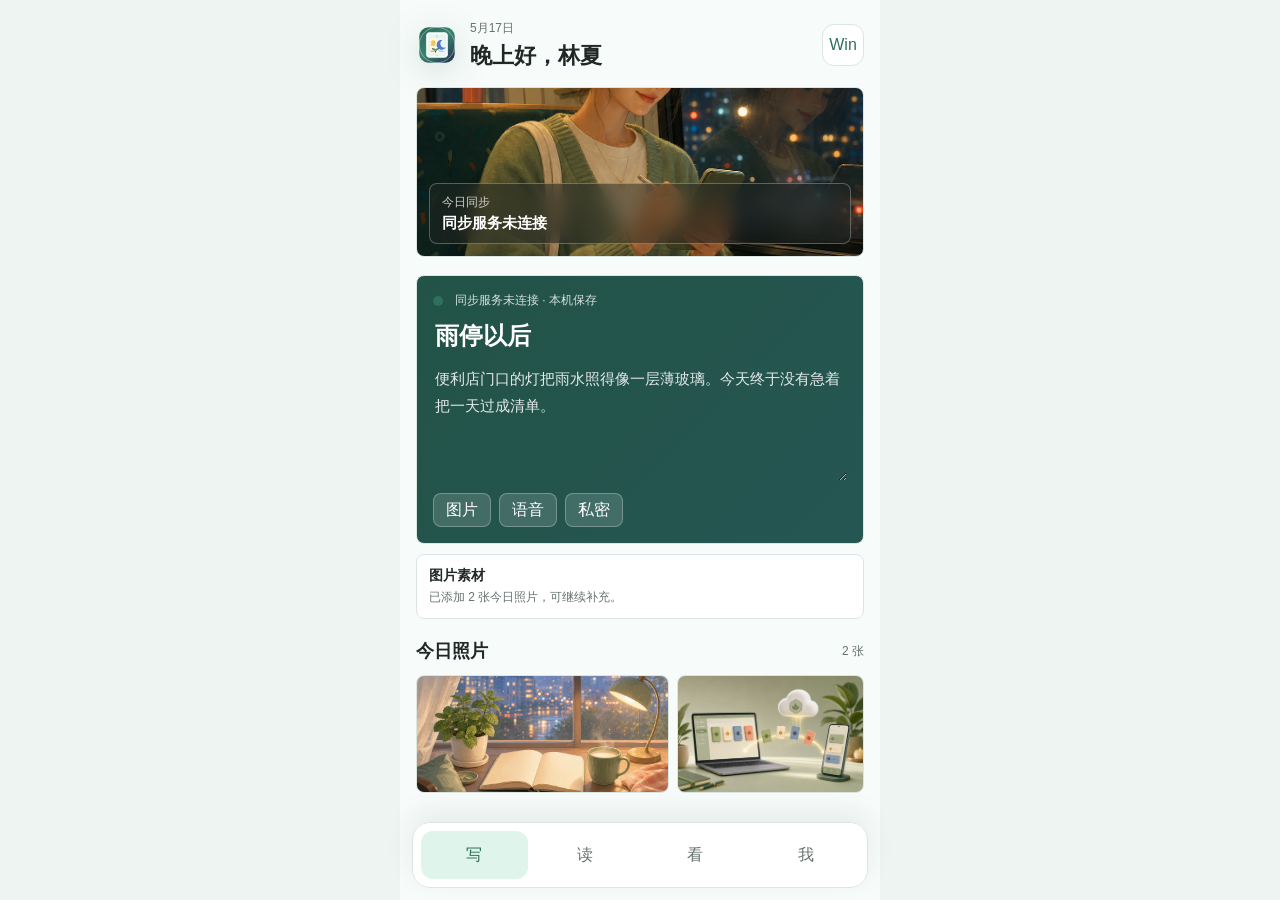
==== android/index.html @ 0fdde90b "1" ====
<!DOCTYPE html>
<html lang="zh-CN">
<head>
  <meta charset="UTF-8">
  <meta name="viewport" content="width=device-width, initial-scale=1.0">
  <title>朝暮日记 Android</title>
  <link rel="icon" href="../assets/chaomu-icon.svg" type="image/svg+xml">
  <link rel="stylesheet" href="android.css">
</head>
<body>
  <main class="mobile-app">
    <header class="mobile-head">
      <div class="brand-line">
        <img src="../assets/chaomu-icon.svg" alt="朝暮日记 Logo">
        <div>
          <span>5月17日</span>
          <strong>晚上好，林夏</strong>
        </div>
      </div>
      <a class="icon-button" href="../windows/index.html" title="打开 Windows 端">Win</a>
    </header>

    <section class="hero-image">
      <img src="../assets/illustrations/mobile-writing.png" alt="夜晚通勤时用手机写日记">
      <div>
        <span>今日同步</span>
        <strong id="heroSyncText">同步服务已连接</strong>
      </div>
    </section>

    <section id="writeView" class="app-view active" data-view="write">
      <div class="compose-card">
        <div class="compose-meta">
          <span class="mood-dot calm"></span>
          <span id="syncStatus">本地已保存 · 等待同步</span>
        </div>
        <input id="mobileTitle" class="mobile-title" value="雨停以后" aria-label="日记标题">
        <textarea id="mobileText" class="mobile-text" spellcheck="false">便利店门口的灯把雨水照得像一层薄玻璃。今天终于没有急着把一天过成清单。</textarea>
        <div class="mobile-tools">
          <button data-tool="photo" type="button">图片</button>
          <button data-tool="voice" type="button">语音</button>
          <button data-tool="private" type="button">私密</button>
        </div>
      </div>

      <div id="toolPanel" class="tool-panel">
        <strong>图片素材</strong>
        <span>已添加 2 张今日照片，可继续补充。</span>
      </div>

      <section class="mobile-section">
        <div class="section-title">
          <h2>今日照片</h2>
          <span>2 张</span>
        </div>
        <div class="photo-strip">
          <img src="../assets/illustrations/diary-desk.png" alt="雨后书桌和日记本">
          <img src="../assets/illustrations/secure-sync.png" alt="安全同步示意图">
        </div>
      </section>
    </section>

    <section id="readView" class="app-view" data-view="read">
      <section class="mobile-section first-section">
        <div class="section-title">
          <h2>时间线</h2>
          <span>18 天</span>
        </div>
        <div class="timeline" id="timelineList">
          <article class="active" data-entry="0">
            <time>今天</time>
            <div>
              <strong>雨停以后</strong>
              <p>散步，热牛奶，薄荷。</p>
            </div>
          </article>
          <article data-entry="1">
            <time>昨天</time>
            <div>
              <strong>把房间收亮一点</strong>
              <p>整理书桌和床单。</p>
            </div>
          </article>
          <article data-entry="2">
            <time>周五</time>
            <div>
              <strong>给未来的自己</strong>
              <p>没有逃走，也值得记录。</p>
            </div>
          </article>
        </div>
      </section>

      <article class="reader-card" id="readerCard">
        <img src="../assets/illustrations/diary-desk.png" alt="日记插图">
        <div>
          <span id="readerDate">今天 21:34</span>
          <h2 id="readerTitle">雨停以后</h2>
          <p id="readerText">便利店门口的灯把雨水照得像一层薄玻璃。今天终于没有急着把一天过成清单。</p>
        </div>
      </article>
    </section>

    <section id="calendarView" class="app-view" data-view="calendar">
      <section class="mobile-section first-section">
        <div class="section-title">
          <h2>五月回顾</h2>
          <span>18 / 31</span>
        </div>
        <div class="calendar-grid" id="calendarGrid"></div>
      </section>

      <section class="mobile-section compact-section">
        <div class="section-title">
          <h2>情绪</h2>
          <span>本周</span>
        </div>
        <div class="mobile-moods">
          <span class="calm"></span>
          <span class="bright"></span>
          <span class="warm"></span>
          <span class="calm"></span>
          <span class="low"></span>
          <span class="bright"></span>
          <span class="calm active"></span>
        </div>
      </section>
    </section>

    <section id="profileView" class="app-view" data-view="profile">
      <section class="profile-card first-section">
        <img src="../assets/chaomu-logo.svg" alt="朝暮日记品牌">
        <div class="profile-stats">
          <div><strong>18</strong><span>记录天数</span></div>
          <div><strong>9</strong><span>图片</span></div>
          <div><strong>4</strong><span>私密篇</span></div>
        </div>
      </section>

      <section class="mobile-section sync-card">
        <div>
          <span>同步服务</span>
          <strong id="profileSync">自动同步已开启</strong>
        </div>
        <button id="toggleSyncButton" type="button">暂停同步</button>
      </section>
    </section>

    <nav class="bottom-nav" aria-label="移动端导航">
      <button class="active" data-target="write" type="button">写</button>
      <button data-target="read" type="button">读</button>
      <button data-target="calendar" type="button">看</button>
      <button data-target="profile" type="button">我</button>
    </nav>
  </main>

  <script src="android.js"></script>
</body>
</html>
---- android/android.css ----
:root {
  --bg: #eef4f1;
  --surface: #fbfdfc;
  --line: #dce6e1;
  --ink: #202724;
  --muted: #66736d;
  --green: #2f6f5d;
  --green-soft: #dff4ea;
  --blue: #4f8edb;
  --blue-soft: #e4effd;
  --coral: #ff7a59;
  --coral-soft: #ffe7df;
  --yellow: #f2c14e;
}

* {
  box-sizing: border-box;
}

body {
  min-width: 320px;
  margin: 0;
  color: var(--ink);
  font-family: "Microsoft YaHei", "Segoe UI", Arial, sans-serif;
  background: var(--bg);
}

button,
input,
textarea {
  font: inherit;
}

button {
  cursor: pointer;
}

.mobile-app {
  position: relative;
  min-height: 100vh;
  max-width: 480px;
  margin: 0 auto;
  padding: 18px 16px 92px;
  background: #f7fbf9;
}

.mobile-head,
.brand-line,
.compose-meta,
.section-title,
.sync-card {
  display: flex;
  align-items: center;
  justify-content: space-between;
  gap: 12px;
}

.brand-line {
  justify-content: flex-start;
}

.brand-line img {
  width: 42px;
  height: 42px;
  border-radius: 12px;
  filter: drop-shadow(0 8px 16px rgba(47, 111, 93, 0.18));
}

.mobile-head span,
.section-title span,
.compose-meta,
.reader-card span,
.sync-card span,
.tool-panel span,
.profile-stats span {
  color: var(--muted);
  font-size: 12px;
}

.mobile-head strong {
  display: block;
  margin-top: 4px;
  font-size: 22px;
}

.icon-button {
  display: grid;
  place-items: center;
  width: 42px;
  height: 42px;
  border: 1px solid var(--line);
  border-radius: 12px;
  color: var(--green);
  text-decoration: none;
  background: #fff;
}

.hero-image {
  position: relative;
  overflow: hidden;
  margin-top: 16px;
  border: 1px solid var(--line);
  border-radius: 8px;
  background: #fff;
}

.hero-image img {
  display: block;
  width: 100%;
  height: 168px;
  object-fit: cover;
}

.hero-image div {
  position: absolute;
  right: 12px;
  bottom: 12px;
  left: 12px;
  padding: 10px 12px;
  border: 1px solid rgba(255, 255, 255, 0.28);
  border-radius: 8px;
  color: #fff;
  background: rgba(32, 39, 36, 0.48);
  backdrop-filter: blur(10px);
}

.hero-image span,
.hero-image strong {
  display: block;
}

.hero-image span {
  margin-bottom: 3px;
  color: rgba(255, 255, 255, 0.78);
  font-size: 12px;
}

.hero-image strong {
  font-size: 15px;
}

.app-view {
  display: none;
}

.app-view.active {
  display: block;
}

.compose-card {
  display: grid;
  gap: 12px;
  margin-top: 18px;
  padding: 16px;
  border: 1px solid var(--line);
  border-radius: 8px;
  background:
    linear-gradient(rgba(33, 80, 68, 0.9), rgba(33, 80, 68, 0.9)),
    linear-gradient(135deg, var(--green), var(--blue));
}

.compose-meta {
  justify-content: flex-start;
  color: rgba(255, 255, 255, 0.82);
}

.mood-dot {
  width: 10px;
  height: 10px;
  border-radius: 50%;
}

.calm {
  background: var(--green);
}

.bright {
  background: var(--yellow);
}

.warm {
  background: var(--coral);
}

.low {
  background: var(--blue);
}

.mobile-title,
.mobile-text {
  width: 100%;
  border: 0;
  outline: 0;
  color: #fff;
  background: transparent;
}

.mobile-title {
  font-size: 24px;
  font-weight: 800;
}

.mobile-text {
  min-height: 118px;
  resize: vertical;
  color: rgba(255, 255, 255, 0.88);
  font-size: 15px;
  line-height: 1.8;
}

.mobile-tools {
  display: flex;
  gap: 8px;
}

.mobile-tools button {
  min-height: 34px;
  padding: 0 12px;
  border: 1px solid rgba(255, 255, 255, 0.28);
  border-radius: 8px;
  color: #fff;
  background: rgba(255, 255, 255, 0.14);
}

.mobile-tools button.active {
  color: var(--green);
  background: #fff;
}

.tool-panel {
  display: grid;
  gap: 4px;
  margin-top: 10px;
  padding: 12px;
  border: 1px solid var(--line);
  border-radius: 8px;
  background: #fff;
}

.tool-panel strong {
  font-size: 14px;
}

.mobile-section,
.first-section {
  margin-top: 20px;
}

h2 {
  margin: 0;
  font-size: 18px;
}

.photo-strip {
  display: grid;
  grid-template-columns: 1.15fr 0.85fr;
  gap: 8px;
  margin-top: 12px;
}

.photo-strip img {
  width: 100%;
  height: 118px;
  object-fit: cover;
  border: 1px solid var(--line);
  border-radius: 8px;
  background: #fff;
}

.timeline {
  display: grid;
  gap: 9px;
  margin-top: 12px;
}

.timeline article {
  display: grid;
  grid-template-columns: 52px 1fr;
  gap: 10px;
  min-height: 74px;
  padding: 10px;
  border: 1px solid var(--line);
  border-radius: 8px;
  background: #fff;
}

.timeline article.active {
  border-color: rgba(47, 111, 93, 0.45);
  background: #f8fffb;
}

.timeline time {
  color: var(--green);
  font-size: 12px;
  font-weight: 700;
}

.timeline strong {
  display: block;
  margin-bottom: 4px;
}

.timeline p {
  margin: 0;
  color: var(--muted);
  font-size: 12px;
}

.reader-card,
.profile-card,
.sync-card {
  overflow: hidden;
  border: 1px solid var(--line);
  border-radius: 8px;
  background: #fff;
}

.reader-card {
  margin-top: 14px;
}

.reader-card img {
  display: block;
  width: 100%;
  height: 158px;
  object-fit: cover;
}

.reader-card div {
  padding: 14px;
}

.reader-card h2 {
  margin: 6px 0 8px;
}

.reader-card p {
  margin: 0;
  color: var(--muted);
  font-size: 14px;
  line-height: 1.7;
}

.calendar-grid {
  display: grid;
  grid-template-columns: repeat(7, 1fr);
  gap: 7px;
  margin-top: 12px;
}

.calendar-grid button {
  aspect-ratio: 1;
  border: 1px solid var(--line);
  border-radius: 8px;
  color: var(--muted);
  background: #fff;
}

.calendar-grid button.marked {
  color: var(--green);
  border-color: rgba(47, 111, 93, 0.42);
  background: var(--green-soft);
}

.calendar-grid button.active {
  color: #fff;
  border-color: var(--green);
  background: var(--green);
}

.mobile-moods {
  display: grid;
  grid-template-columns: repeat(7, 1fr);
  gap: 8px;
  margin-top: 12px;
}

.mobile-moods span {
  display: block;
  aspect-ratio: 1;
  border-radius: 7px;
  opacity: 0.86;
}

.mobile-moods .active {
  outline: 3px solid rgba(47, 111, 93, 0.18);
  outline-offset: 2px;
}

.profile-card {
  margin-top: 20px;
}

.profile-card img {
  display: block;
  width: 100%;
  padding: 18px;
  background: #fff;
}

.profile-stats {
  display: grid;
  grid-template-columns: repeat(3, 1fr);
  gap: 8px;
  padding: 0 12px 12px;
}

.profile-stats div {
  min-height: 70px;
  padding: 10px;
  border-radius: 8px;
  background: #f7faf9;
}

.profile-stats strong,
.profile-stats span,
.sync-card strong,
.sync-card span {
  display: block;
}

.profile-stats strong {
  margin-bottom: 5px;
  font-size: 22px;
}

.sync-card {
  padding: 12px;
}

.sync-card button {
  min-height: 34px;
  padding: 0 12px;
  border: 1px solid var(--line);
  border-radius: 8px;
  color: var(--green);
  background: var(--green-soft);
}

.bottom-nav {
  position: fixed;
  right: max(12px, calc((100vw - 480px) / 2 + 12px));
  bottom: 12px;
  left: max(12px, calc((100vw - 480px) / 2 + 12px));
  display: grid;
  grid-template-columns: repeat(4, 1fr);
  gap: 4px;
  padding: 8px;
  border: 1px solid var(--line);
  border-radius: 18px;
  background: rgba(255, 255, 255, 0.94);
  box-shadow: 0 -10px 28px rgba(32, 39, 36, 0.08);
}

.bottom-nav button {
  min-height: 48px;
  border: 0;
  border-radius: 12px;
  color: var(--muted);
  background: transparent;
}

.bottom-nav button.active {
  color: var(--green);
  background: var(--green-soft);
}
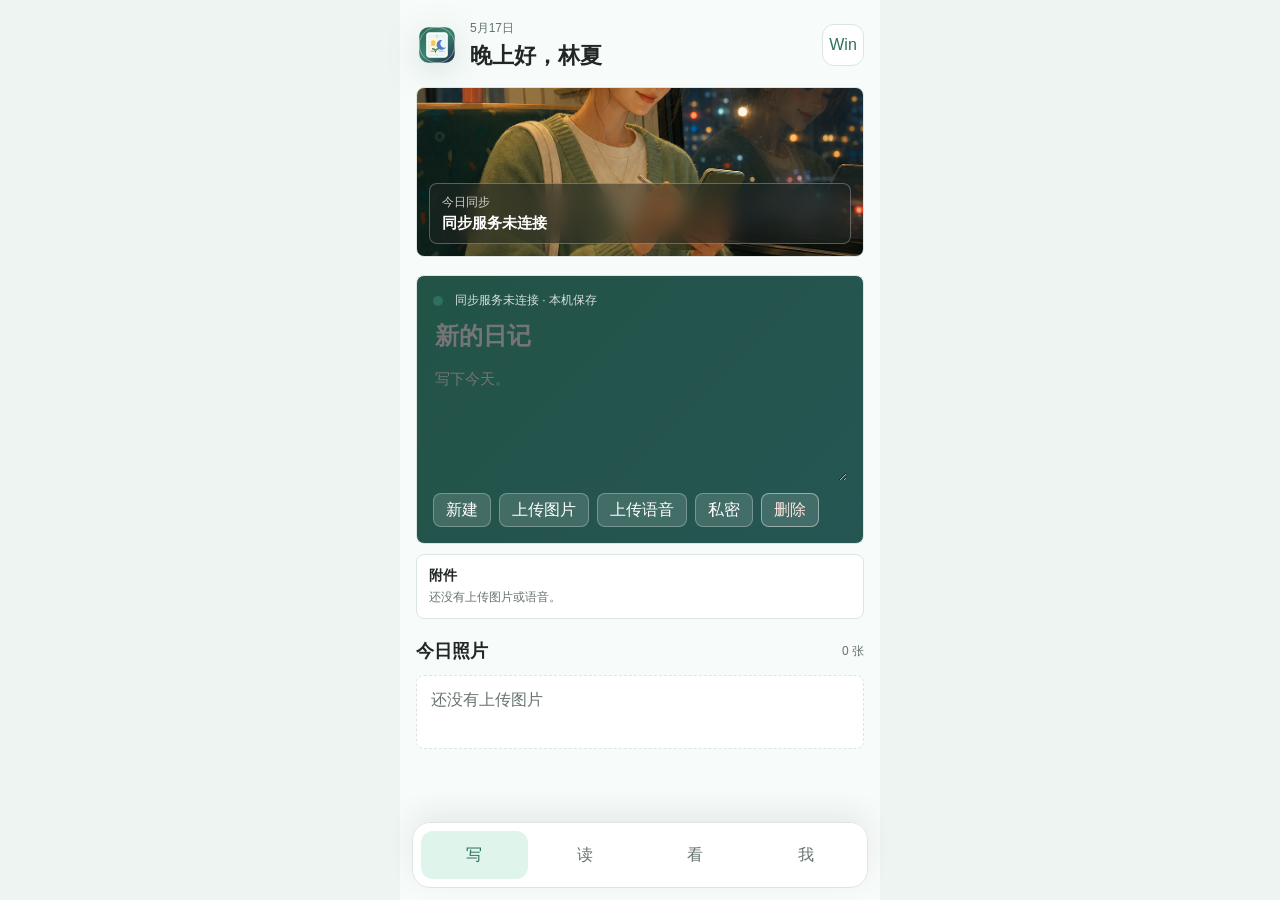
==== commit 537bbbd1: "1" ====
--- a/android/index.html
+++ b/android/index.html
@@ -34,28 +34,31 @@
           <span class="mood-dot calm"></span>
           <span id="syncStatus">本地已保存 · 等待同步</span>
         </div>
-        <input id="mobileTitle" class="mobile-title" value="雨停以后" aria-label="日记标题">
-        <textarea id="mobileText" class="mobile-text" spellcheck="false">便利店门口的灯把雨水照得像一层薄玻璃。今天终于没有急着把一天过成清单。</textarea>
+        <input id="mobileTitle" class="mobile-title" value="" placeholder="新的日记" aria-label="日记标题">
+        <textarea id="mobileText" class="mobile-text" spellcheck="false" placeholder="写下今天。"></textarea>
         <div class="mobile-tools">
-          <button data-tool="photo" type="button">图片</button>
-          <button data-tool="voice" type="button">语音</button>
+          <button id="newMobileEntryButton" type="button">新建</button>
+          <button data-tool="photo" type="button">上传图片</button>
+          <button data-tool="voice" type="button">上传语音</button>
           <button data-tool="private" type="button">私密</button>
+          <button id="deleteMobileEntryButton" class="danger" type="button">删除</button>
         </div>
+        <input id="mobileImageUpload" class="file-input" type="file" accept="image/*" multiple>
+        <input id="mobileVoiceUpload" class="file-input" type="file" accept="audio/*">
       </div>
 
       <div id="toolPanel" class="tool-panel">
-        <strong>图片素材</strong>
-        <span>已添加 2 张今日照片，可继续补充。</span>
+        <strong>附件</strong>
+        <span>还没有上传图片或语音。</span>
       </div>
 
       <section class="mobile-section">
         <div class="section-title">
           <h2>今日照片</h2>
-          <span>2 张</span>
+          <span id="photoCount">0 张</span>
         </div>
-        <div class="photo-strip">
-          <img src="../assets/illustrations/diary-desk.png" alt="雨后书桌和日记本">
-          <img src="../assets/illustrations/secure-sync.png" alt="安全同步示意图">
+        <div class="photo-strip" id="photoStrip">
+          <div class="empty-photo">还没有上传图片</div>
         </div>
       </section>
     </section>
@@ -70,22 +73,8 @@
           <article class="active" data-entry="0">
             <time>今天</time>
             <div>
-              <strong>雨停以后</strong>
-              <p>散步，热牛奶，薄荷。</p>
-            </div>
-          </article>
-          <article data-entry="1">
-            <time>昨天</time>
-            <div>
-              <strong>把房间收亮一点</strong>
-              <p>整理书桌和床单。</p>
-            </div>
-          </article>
-          <article data-entry="2">
-            <time>周五</time>
-            <div>
-              <strong>给未来的自己</strong>
-              <p>没有逃走，也值得记录。</p>
+              <strong>暂无日记</strong>
+              <p>新建一篇后会出现在这里。</p>
             </div>
           </article>
         </div>
@@ -94,9 +83,9 @@
       <article class="reader-card" id="readerCard">
         <img src="../assets/illustrations/diary-desk.png" alt="日记插图">
         <div>
-          <span id="readerDate">今天 21:34</span>
-          <h2 id="readerTitle">雨停以后</h2>
-          <p id="readerText">便利店门口的灯把雨水照得像一层薄玻璃。今天终于没有急着把一天过成清单。</p>
+          <span id="readerDate">暂无记录</span>
+          <h2 id="readerTitle">还没有日记</h2>
+          <p id="readerText">新建一篇日记后，这里会显示正文。</p>
         </div>
       </article>
     </section>
@@ -115,14 +104,11 @@
           <h2>情绪</h2>
           <span>本周</span>
         </div>
-        <div class="mobile-moods">
-          <span class="calm"></span>
-          <span class="bright"></span>
-          <span class="warm"></span>
-          <span class="calm"></span>
-          <span class="low"></span>
-          <span class="bright"></span>
-          <span class="calm active"></span>
+        <div class="mobile-moods" id="mobileMoods">
+          <button class="calm active" data-mood="平静" data-class="calm" type="button" aria-label="平静"></button>
+          <button class="bright" data-mood="开心" data-class="bright" type="button" aria-label="开心"></button>
+          <button class="warm" data-mood="温暖" data-class="warm" type="button" aria-label="温暖"></button>
+          <button class="low" data-mood="低落" data-class="low" type="button" aria-label="低落"></button>
         </div>
       </section>
     </section>
@@ -131,9 +117,9 @@
       <section class="profile-card first-section">
         <img src="../assets/chaomu-logo.svg" alt="朝暮日记品牌">
         <div class="profile-stats">
-          <div><strong>18</strong><span>记录天数</span></div>
-          <div><strong>9</strong><span>图片</span></div>
-          <div><strong>4</strong><span>私密篇</span></div>
+          <div><strong id="profileEntryCount">0</strong><span>记录篇数</span></div>
+          <div><strong id="profileImageCount">0</strong><span>图片</span></div>
+          <div><strong id="profilePrivateCount">0</strong><span>私密篇</span></div>
         </div>
       </section>
 
--- a/android/android.css
+++ b/android/android.css
@@ -210,6 +210,7 @@
 
 .mobile-tools {
   display: flex;
+  flex-wrap: wrap;
   gap: 8px;
 }
 
@@ -222,9 +223,23 @@
   background: rgba(255, 255, 255, 0.14);
 }
 
+.mobile-tools button.danger {
+  border-color: rgba(255, 255, 255, 0.44);
+  color: #ffe7df;
+}
+
 .mobile-tools button.active {
   color: var(--green);
   background: #fff;
+}
+
+.file-input {
+  position: absolute;
+  width: 1px;
+  height: 1px;
+  overflow: hidden;
+  opacity: 0;
+  pointer-events: none;
 }
 
 .tool-panel {
@@ -256,6 +271,10 @@
   grid-template-columns: 1.15fr 0.85fr;
   gap: 8px;
   margin-top: 12px;
+}
+
+.photo-strip:has(.empty-photo) {
+  grid-template-columns: 1fr;
 }
 
 .photo-strip img {
@@ -267,6 +286,16 @@
   background: #fff;
 }
 
+.empty-photo,
+.empty-list {
+  min-height: 74px;
+  padding: 14px;
+  border: 1px dashed var(--line);
+  border-radius: 8px;
+  color: var(--muted);
+  background: #fff;
+}
+
 .timeline {
   display: grid;
   gap: 9px;
@@ -375,9 +404,10 @@
   margin-top: 12px;
 }
 
-.mobile-moods span {
+.mobile-moods button {
   display: block;
   aspect-ratio: 1;
+  border: 0;
   border-radius: 7px;
   opacity: 0.86;
 }
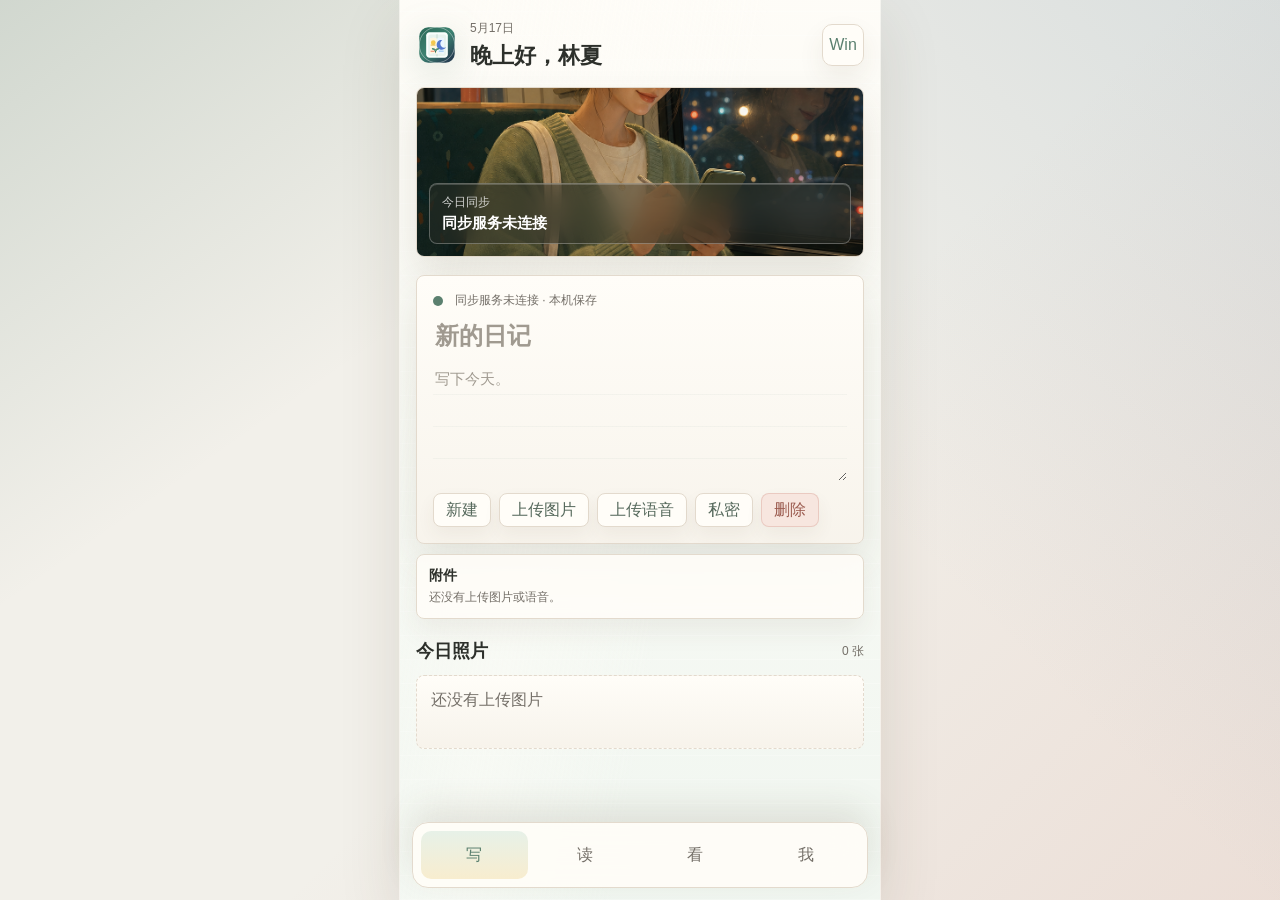
==== commit 78e3b696: "1" ====
--- a/android/index.html
+++ b/android/index.html
@@ -67,7 +67,7 @@
       <section class="mobile-section first-section">
         <div class="section-title">
           <h2>时间线</h2>
-          <span>18 天</span>
+          <span id="timelineCount">0 天</span>
         </div>
         <div class="timeline" id="timelineList">
           <article class="active" data-entry="0">
@@ -94,7 +94,7 @@
       <section class="mobile-section first-section">
         <div class="section-title">
           <h2>五月回顾</h2>
-          <span>18 / 31</span>
+          <span id="mobileCalendarSummary">0 / 31</span>
         </div>
         <div class="calendar-grid" id="calendarGrid"></div>
       </section>
--- a/android/android.css
+++ b/android/android.css
@@ -1,16 +1,19 @@
 :root {
-  --bg: #eef4f1;
-  --surface: #fbfdfc;
-  --line: #dce6e1;
-  --ink: #202724;
-  --muted: #66736d;
-  --green: #2f6f5d;
-  --green-soft: #dff4ea;
-  --blue: #4f8edb;
-  --blue-soft: #e4effd;
-  --coral: #ff7a59;
-  --coral-soft: #ffe7df;
-  --yellow: #f2c14e;
+  --bg: #f2f0ea;
+  --surface: #fffdf8;
+  --surface-soft: #f7f3eb;
+  --line: #e3dacd;
+  --ink: #2d302b;
+  --muted: #746f68;
+  --green: #5b806f;
+  --green-soft: #e7f1e8;
+  --blue: #6d91a8;
+  --blue-soft: #e8f1f5;
+  --coral: #c98272;
+  --coral-soft: #f7e6df;
+  --yellow: #d9b96f;
+  --yellow-soft: #f8edcf;
+  --shadow: 0 22px 58px rgba(80, 63, 44, 0.14);
 }
 
 * {
@@ -22,7 +25,11 @@
   margin: 0;
   color: var(--ink);
   font-family: "Microsoft YaHei", "Segoe UI", Arial, sans-serif;
-  background: var(--bg);
+  background:
+    linear-gradient(145deg, rgba(91, 128, 111, 0.22), transparent 34%),
+    linear-gradient(225deg, rgba(109, 145, 168, 0.18), transparent 42%),
+    linear-gradient(315deg, rgba(201, 130, 114, 0.16), transparent 46%),
+    var(--bg);
 }
 
 button,
@@ -37,11 +44,43 @@
 
 .mobile-app {
   position: relative;
+  overflow: hidden;
   min-height: 100vh;
   max-width: 480px;
   margin: 0 auto;
   padding: 18px 16px 92px;
-  background: #f7fbf9;
+  background:
+    linear-gradient(180deg, rgba(255, 253, 248, 0.88), rgba(239, 246, 240, 0.88)),
+    rgba(255, 253, 248, 0.74);
+  box-shadow: 0 0 0 1px rgba(255, 253, 248, 0.62), var(--shadow);
+}
+
+.mobile-app::before {
+  content: "";
+  position: absolute;
+  inset: 0;
+  z-index: 0;
+  pointer-events: none;
+  background:
+    linear-gradient(100deg, transparent 10%, rgba(255, 253, 248, 0.52) 34%, transparent 58%),
+    repeating-linear-gradient(0deg, rgba(255, 255, 255, 0.32) 0 1px, transparent 1px 24px);
+  opacity: 0.72;
+  animation: mobileGlow 12s ease-in-out infinite alternate;
+}
+
+.mobile-app > * {
+  position: relative;
+  z-index: 1;
+}
+
+@keyframes mobileGlow {
+  from {
+    transform: translateX(-14px);
+  }
+
+  to {
+    transform: translateX(14px);
+  }
 }
 
 .mobile-head,
@@ -62,8 +101,8 @@
 .brand-line img {
   width: 42px;
   height: 42px;
-  border-radius: 12px;
-  filter: drop-shadow(0 8px 16px rgba(47, 111, 93, 0.18));
+  border-radius: 10px;
+  filter: drop-shadow(0 9px 18px rgba(91, 128, 111, 0.2));
 }
 
 .mobile-head span,
@@ -81,6 +120,7 @@
   display: block;
   margin-top: 4px;
   font-size: 22px;
+  letter-spacing: 0;
 }
 
 .icon-button {
@@ -89,10 +129,12 @@
   width: 42px;
   height: 42px;
   border: 1px solid var(--line);
-  border-radius: 12px;
+  border-radius: 10px;
   color: var(--green);
   text-decoration: none;
-  background: #fff;
+  background: rgba(255, 253, 248, 0.86);
+  box-shadow: 0 12px 26px rgba(80, 63, 44, 0.08);
+  backdrop-filter: blur(14px);
 }
 
 .hero-image {
@@ -101,7 +143,8 @@
   margin-top: 16px;
   border: 1px solid var(--line);
   border-radius: 8px;
-  background: #fff;
+  background: #fffdf8;
+  box-shadow: 0 18px 38px rgba(80, 63, 44, 0.12);
 }
 
 .hero-image img {
@@ -109,6 +152,8 @@
   width: 100%;
   height: 168px;
   object-fit: cover;
+  filter: saturate(0.88) contrast(0.98);
+  transform: scale(1.01);
 }
 
 .hero-image div {
@@ -120,8 +165,9 @@
   border: 1px solid rgba(255, 255, 255, 0.28);
   border-radius: 8px;
   color: #fff;
-  background: rgba(32, 39, 36, 0.48);
-  backdrop-filter: blur(10px);
+  background: rgba(45, 48, 43, 0.44);
+  box-shadow: inset 0 1px 0 rgba(255, 255, 255, 0.18);
+  backdrop-filter: blur(14px);
 }
 
 .hero-image span,
@@ -155,13 +201,14 @@
   border: 1px solid var(--line);
   border-radius: 8px;
   background:
-    linear-gradient(rgba(33, 80, 68, 0.9), rgba(33, 80, 68, 0.9)),
-    linear-gradient(135deg, var(--green), var(--blue));
+    linear-gradient(180deg, rgba(255, 253, 248, 0.95), rgba(247, 243, 235, 0.92)),
+    var(--surface);
+  box-shadow: 0 18px 42px rgba(80, 63, 44, 0.12);
 }
 
 .compose-meta {
   justify-content: flex-start;
-  color: rgba(255, 255, 255, 0.82);
+  color: var(--muted);
 }
 
 .mood-dot {
@@ -191,21 +238,29 @@
   width: 100%;
   border: 0;
   outline: 0;
-  color: #fff;
+  color: var(--ink);
   background: transparent;
 }
 
 .mobile-title {
   font-size: 24px;
   font-weight: 800;
+  letter-spacing: 0;
 }
 
 .mobile-text {
   min-height: 118px;
   resize: vertical;
-  color: rgba(255, 255, 255, 0.88);
+  color: #454840;
   font-size: 15px;
   line-height: 1.8;
+  background:
+    repeating-linear-gradient(to bottom, transparent 0, transparent 31px, rgba(91, 128, 111, 0.1) 32px);
+}
+
+.mobile-title::placeholder,
+.mobile-text::placeholder {
+  color: #a09a90;
 }
 
 .mobile-tools {
@@ -217,20 +272,28 @@
 .mobile-tools button {
   min-height: 34px;
   padding: 0 12px;
-  border: 1px solid rgba(255, 255, 255, 0.28);
-  border-radius: 8px;
-  color: #fff;
-  background: rgba(255, 255, 255, 0.14);
+  border: 1px solid var(--line);
+  border-radius: 8px;
+  color: #56695c;
+  background: #fffdf8;
+  box-shadow: 0 8px 18px rgba(80, 63, 44, 0.06);
+  transition: transform 160ms ease, border-color 160ms ease, background 160ms ease;
+}
+
+.mobile-tools button:hover {
+  transform: translateY(-1px);
+  border-color: #d0c4b5;
 }
 
 .mobile-tools button.danger {
-  border-color: rgba(255, 255, 255, 0.44);
-  color: #ffe7df;
+  border-color: rgba(201, 130, 114, 0.28);
+  color: #9b5b4f;
+  background: var(--coral-soft);
 }
 
 .mobile-tools button.active {
   color: var(--green);
-  background: #fff;
+  background: linear-gradient(180deg, var(--green-soft), var(--yellow-soft));
 }
 
 .file-input {
@@ -249,7 +312,9 @@
   padding: 12px;
   border: 1px solid var(--line);
   border-radius: 8px;
-  background: #fff;
+  background: rgba(255, 253, 248, 0.86);
+  box-shadow: 0 12px 26px rgba(80, 63, 44, 0.07);
+  backdrop-filter: blur(14px);
 }
 
 .tool-panel strong {
@@ -283,7 +348,9 @@
   object-fit: cover;
   border: 1px solid var(--line);
   border-radius: 8px;
-  background: #fff;
+  filter: saturate(0.9) contrast(0.98);
+  background: #fffdf8;
+  box-shadow: 0 12px 24px rgba(80, 63, 44, 0.08);
 }
 
 .empty-photo,
@@ -293,7 +360,9 @@
   border: 1px dashed var(--line);
   border-radius: 8px;
   color: var(--muted);
-  background: #fff;
+  background:
+    linear-gradient(180deg, #fffdf8, #f7f3eb),
+    #fffdf8;
 }
 
 .timeline {
@@ -310,12 +379,19 @@
   padding: 10px;
   border: 1px solid var(--line);
   border-radius: 8px;
-  background: #fff;
+  background: #fffdf8;
+  box-shadow: 0 10px 22px rgba(80, 63, 44, 0.06);
+  transition: transform 160ms ease, border-color 160ms ease;
+}
+
+.timeline article:hover {
+  transform: translateY(-1px);
+  border-color: #d0c4b5;
 }
 
 .timeline article.active {
-  border-color: rgba(47, 111, 93, 0.45);
-  background: #f8fffb;
+  border-color: rgba(91, 128, 111, 0.45);
+  background: linear-gradient(180deg, #fffdf8, #f3fbf1);
 }
 
 .timeline time {
@@ -341,7 +417,8 @@
   overflow: hidden;
   border: 1px solid var(--line);
   border-radius: 8px;
-  background: #fff;
+  background: #fffdf8;
+  box-shadow: 0 14px 30px rgba(80, 63, 44, 0.08);
 }
 
 .reader-card {
@@ -353,6 +430,7 @@
   width: 100%;
   height: 158px;
   object-fit: cover;
+  filter: saturate(0.9) contrast(0.98);
 }
 
 .reader-card div {
@@ -382,24 +460,31 @@
   border: 1px solid var(--line);
   border-radius: 8px;
   color: var(--muted);
-  background: #fff;
+  background: #fffdf8;
+  box-shadow: 0 8px 18px rgba(80, 63, 44, 0.05);
+  transition: transform 160ms ease, border-color 160ms ease, background 160ms ease;
+}
+
+.calendar-grid button:hover {
+  transform: translateY(-1px);
+  border-color: #d0c4b5;
 }
 
 .calendar-grid button.marked {
   color: var(--green);
-  border-color: rgba(47, 111, 93, 0.42);
-  background: var(--green-soft);
+  border-color: rgba(91, 128, 111, 0.42);
+  background: linear-gradient(180deg, var(--green-soft), #fff8e4);
 }
 
 .calendar-grid button.active {
   color: #fff;
   border-color: var(--green);
-  background: var(--green);
+  background: linear-gradient(180deg, var(--green), #48685b);
 }
 
 .mobile-moods {
   display: grid;
-  grid-template-columns: repeat(7, 1fr);
+  grid-template-columns: repeat(4, 1fr);
   gap: 8px;
   margin-top: 12px;
 }
@@ -410,11 +495,19 @@
   border: 0;
   border-radius: 7px;
   opacity: 0.86;
+  box-shadow: 0 10px 20px rgba(80, 63, 44, 0.08);
+  transition: transform 160ms ease, opacity 160ms ease, box-shadow 160ms ease;
+}
+
+.mobile-moods button:hover {
+  transform: translateY(-2px);
+  opacity: 1;
 }
 
 .mobile-moods .active {
-  outline: 3px solid rgba(47, 111, 93, 0.18);
+  outline: 3px solid rgba(91, 128, 111, 0.2);
   outline-offset: 2px;
+  box-shadow: 0 14px 26px rgba(80, 63, 44, 0.12);
 }
 
 .profile-card {
@@ -425,7 +518,7 @@
   display: block;
   width: 100%;
   padding: 18px;
-  background: #fff;
+  background: #fffdf8;
 }
 
 .profile-stats {
@@ -439,7 +532,7 @@
   min-height: 70px;
   padding: 10px;
   border-radius: 8px;
-  background: #f7faf9;
+  background: linear-gradient(180deg, #fffdf8, #f6f0e7);
 }
 
 .profile-stats strong,
@@ -464,7 +557,7 @@
   border: 1px solid var(--line);
   border-radius: 8px;
   color: var(--green);
-  background: var(--green-soft);
+  background: linear-gradient(180deg, var(--green-soft), var(--yellow-soft));
 }
 
 .bottom-nav {
@@ -477,20 +570,27 @@
   gap: 4px;
   padding: 8px;
   border: 1px solid var(--line);
-  border-radius: 18px;
-  background: rgba(255, 255, 255, 0.94);
-  box-shadow: 0 -10px 28px rgba(32, 39, 36, 0.08);
+  border-radius: 16px;
+  background: rgba(255, 253, 248, 0.88);
+  box-shadow: 0 -14px 34px rgba(80, 63, 44, 0.12);
+  backdrop-filter: blur(16px);
 }
 
 .bottom-nav button {
   min-height: 48px;
   border: 0;
-  border-radius: 12px;
+  border-radius: 10px;
   color: var(--muted);
   background: transparent;
+  transition: color 160ms ease, background 160ms ease, transform 160ms ease;
+}
+
+.bottom-nav button:hover {
+  transform: translateY(-1px);
+  color: var(--green);
 }
 
 .bottom-nav button.active {
   color: var(--green);
-  background: var(--green-soft);
-}
+  background: linear-gradient(180deg, var(--green-soft), var(--yellow-soft));
+}
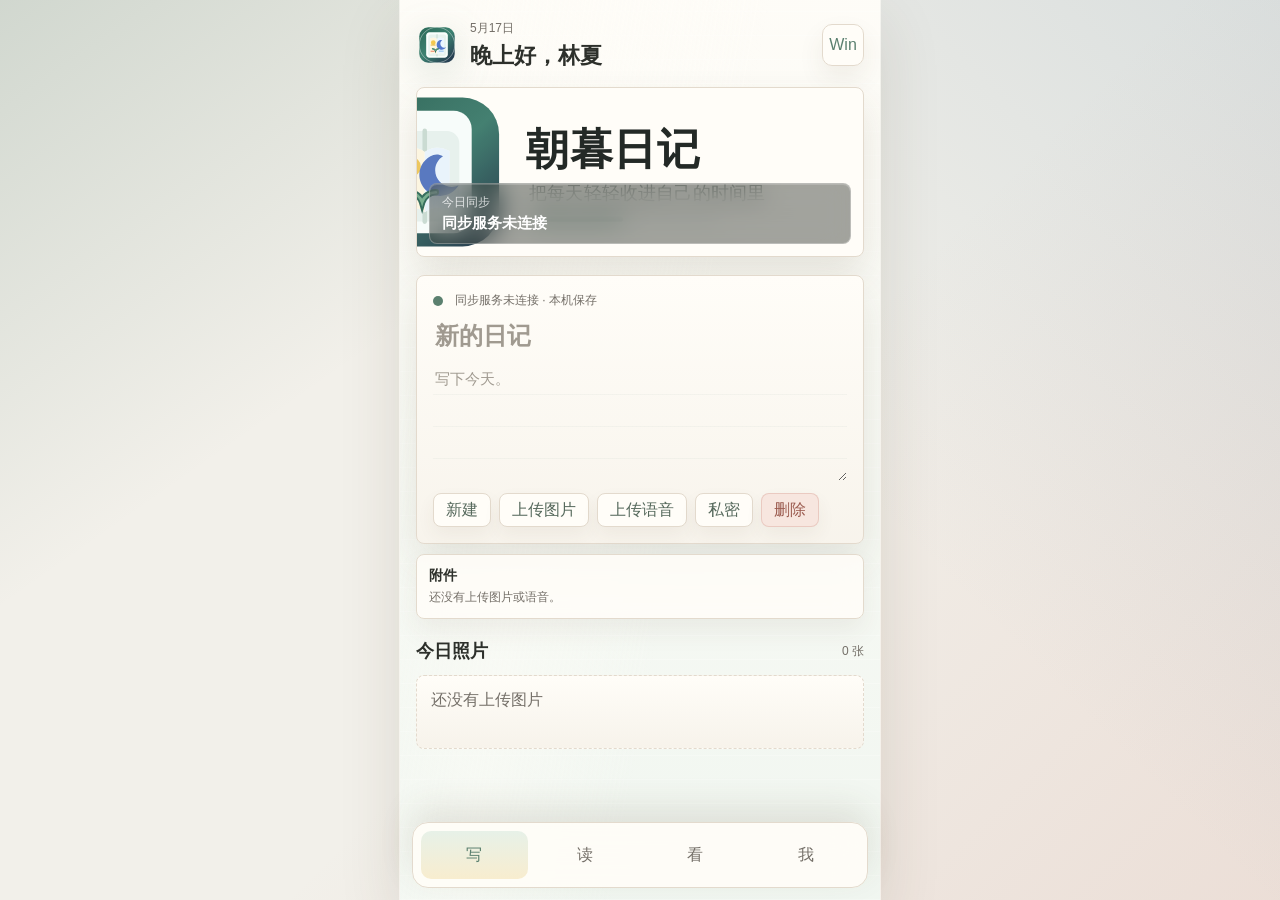
==== commit ec6597f5: "1 1" ====
--- a/android/index.html
+++ b/android/index.html
@@ -21,7 +21,7 @@
     </header>
 
     <section class="hero-image">
-      <img src="../assets/illustrations/mobile-writing.png" alt="夜晚通勤时用手机写日记">
+      <img src="../assets/chaomu-logo.svg" alt="夜晚通勤时用手机写日记">
       <div>
         <span>今日同步</span>
         <strong id="heroSyncText">同步服务已连接</strong>
@@ -81,7 +81,7 @@
       </section>
 
       <article class="reader-card" id="readerCard">
-        <img src="../assets/illustrations/diary-desk.png" alt="日记插图">
+        <img src="../assets/chaomu-logo.svg" alt="日记插图">
         <div>
           <span id="readerDate">暂无记录</span>
           <h2 id="readerTitle">还没有日记</h2>
